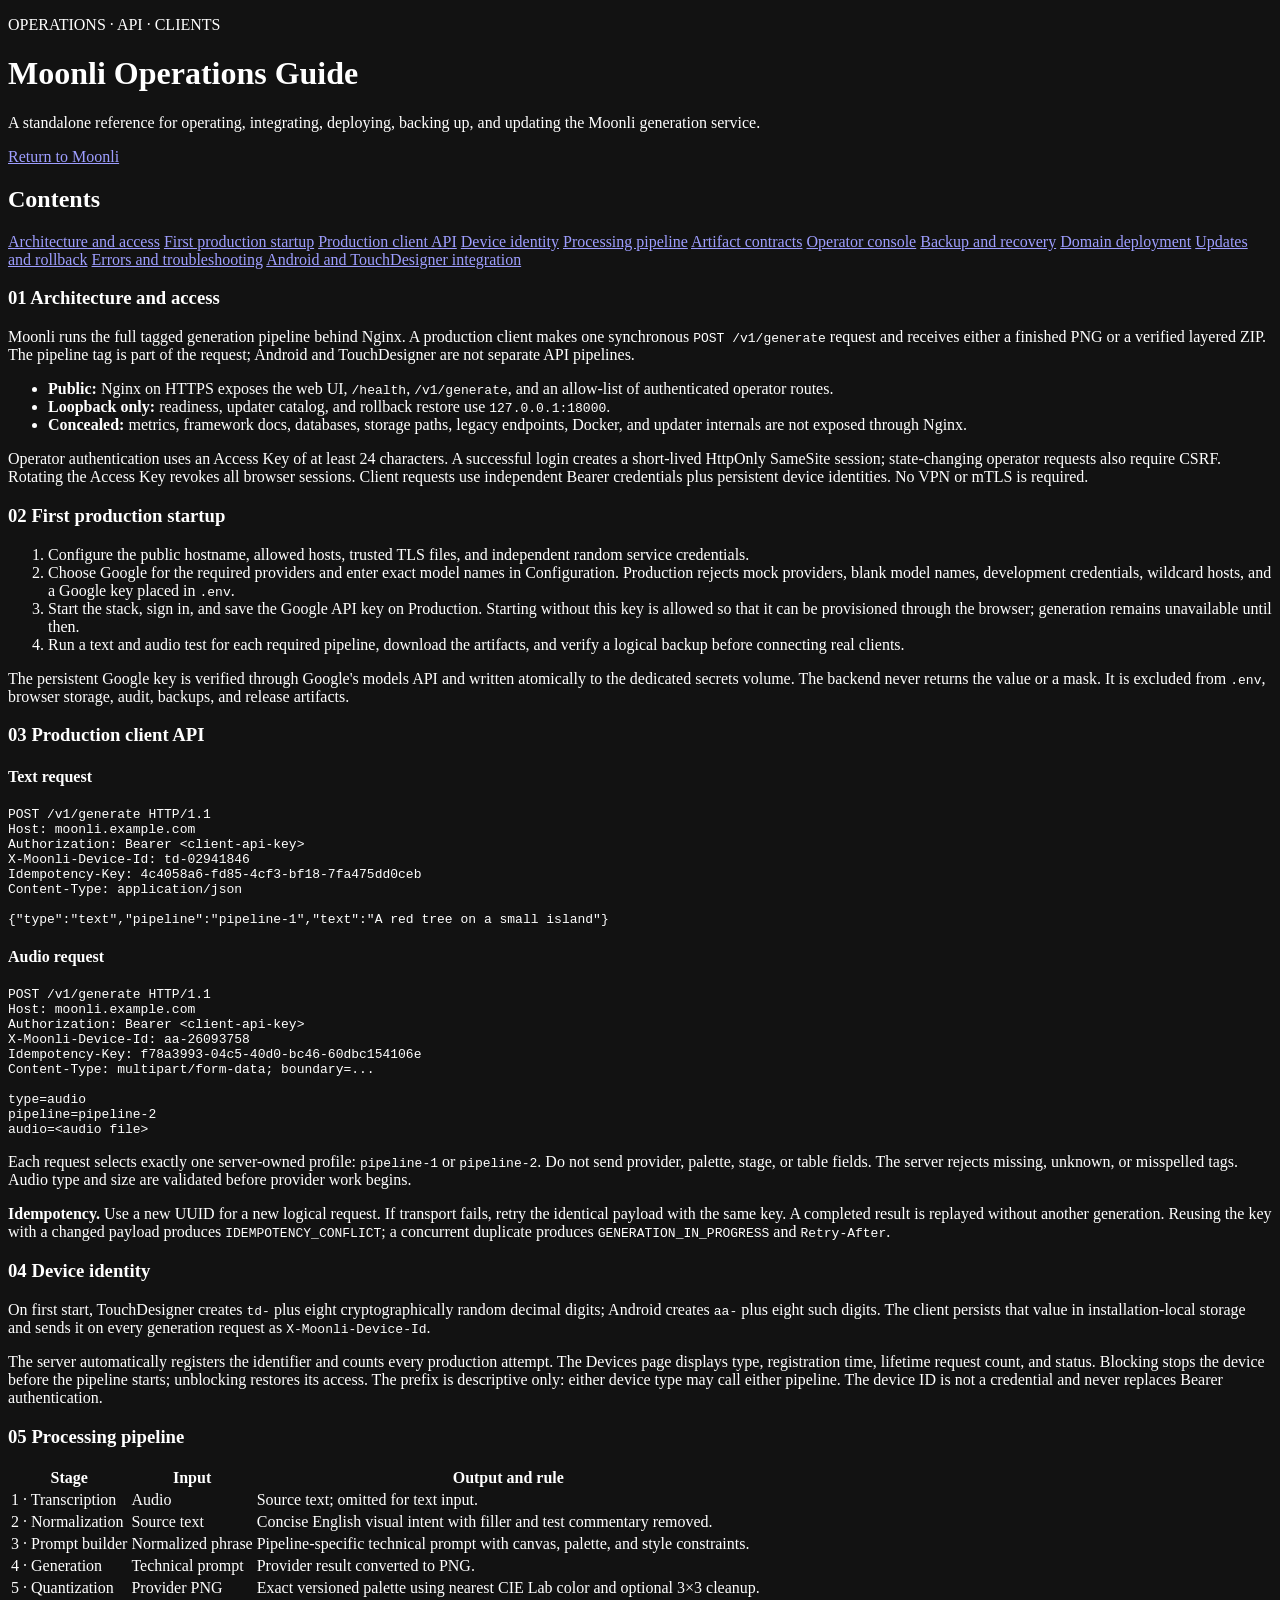
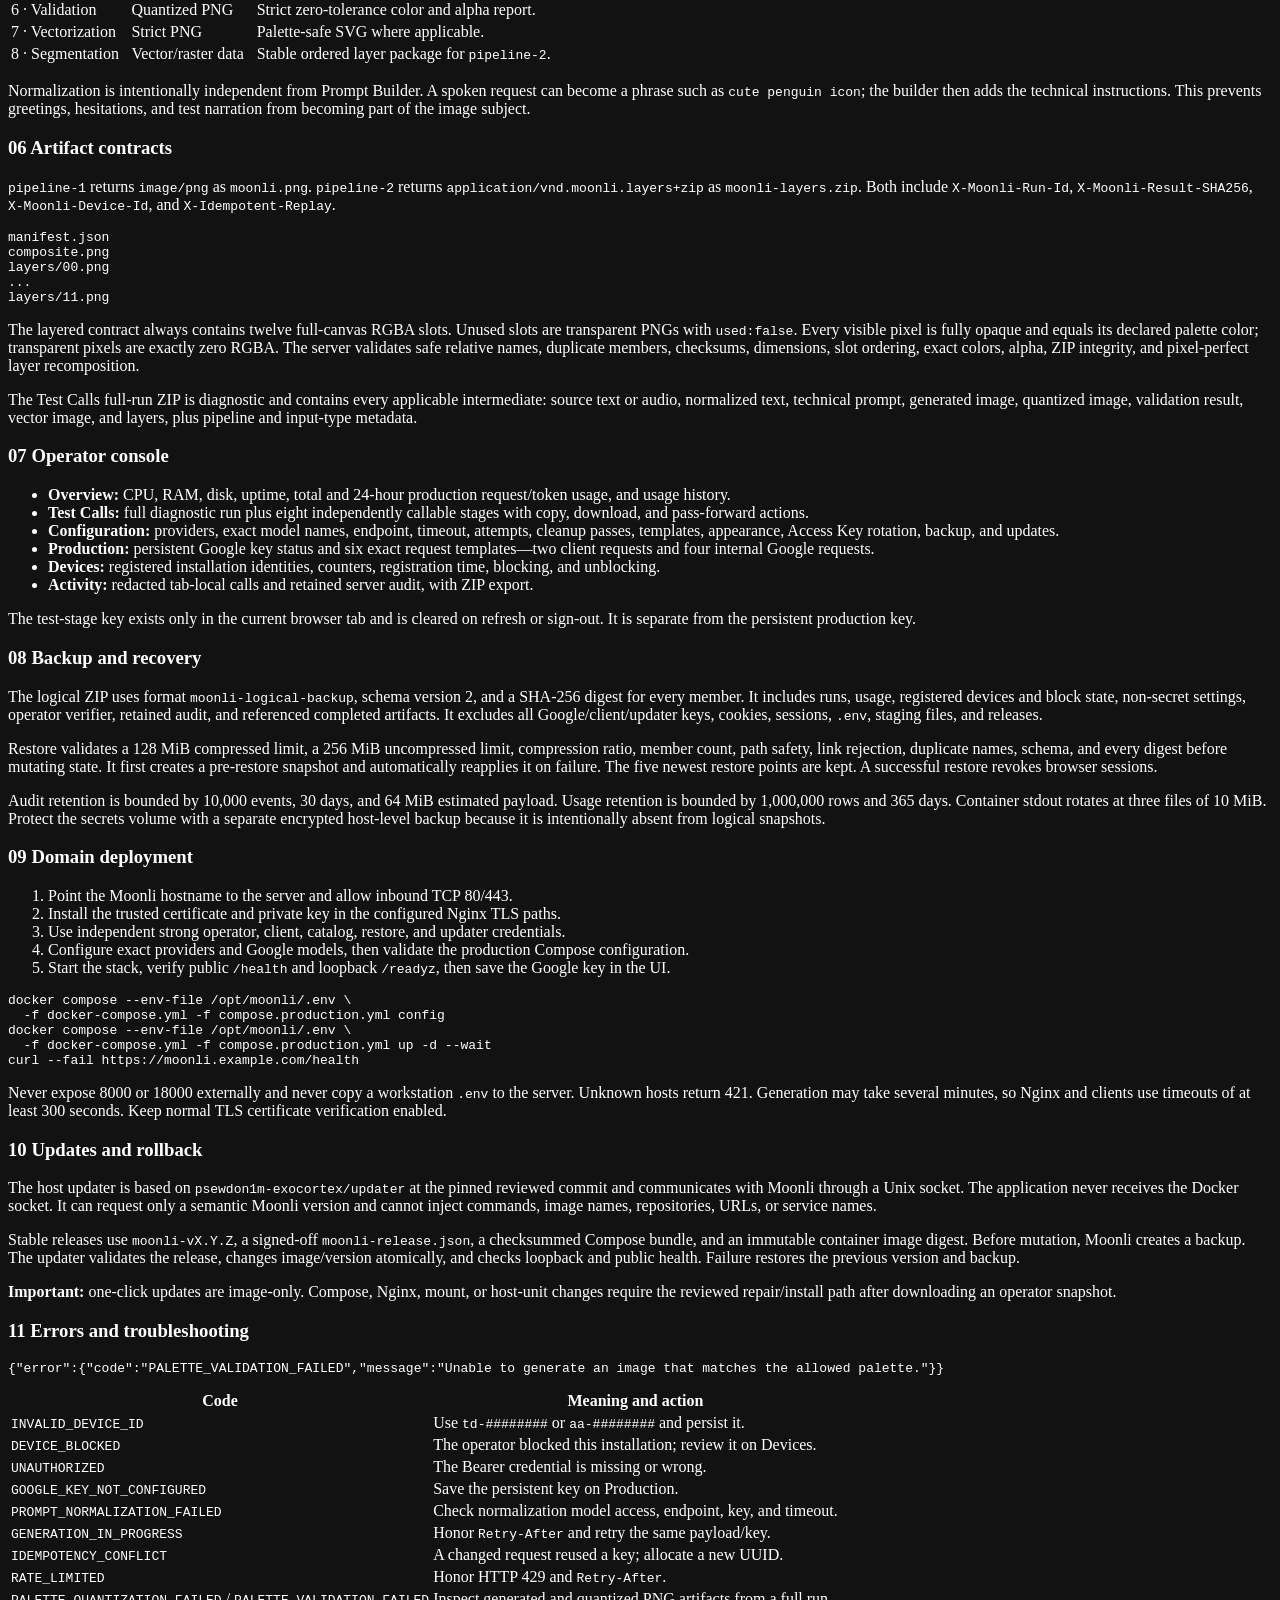
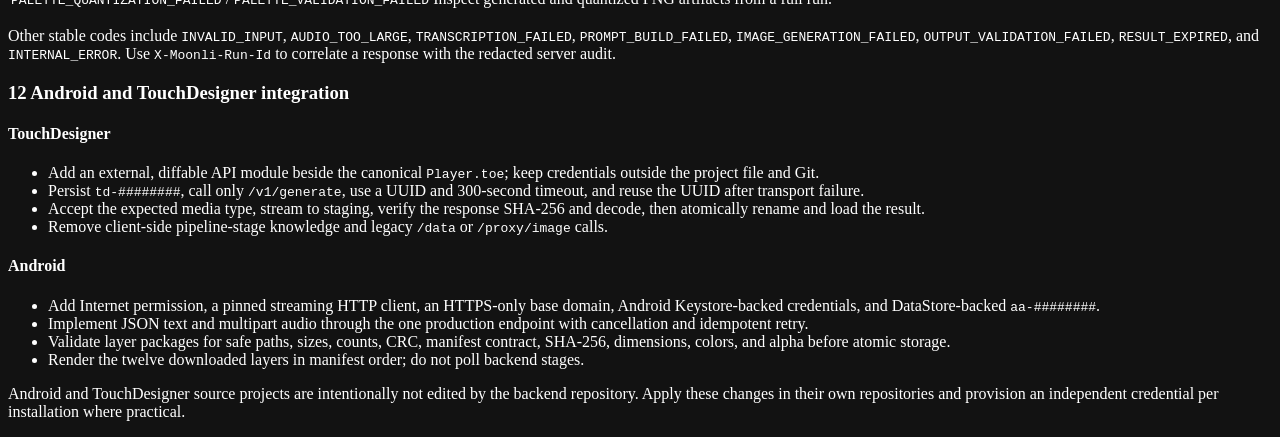
==== app/web/operations.html @ 3ed75ad5 "init commit" ====
<!doctype html>
<html lang="en">
<head>
  <meta charset="utf-8">
  <meta name="viewport" content="width=device-width, initial-scale=1">
  <meta name="color-scheme" content="dark">
  <title>Moonli · Operations Guide</title>
  <link rel="icon" type="image/png" href="/web/assets/halftone-moon-alpha.png?v=20260903-10">
  <link rel="stylesheet" href="/web/styles.css?v=20260904-13">
</head>
<body class="operations-page">
  <main class="operations-document">
    <header class="documentation-hero card">
      <p class="documentation-kicker">OPERATIONS · API · CLIENTS</p>
      <h1>Moonli Operations Guide</h1>
      <p>A standalone reference for operating, integrating, deploying, backing up, and updating the Moonli generation service.</p>
      <a class="download-link" href="/">Return to Moonli</a>
    </header>

    <section class="card documentation-section">
      <h2>Contents</h2>
      <div class="operations-toc">
        <a href="#architecture">Architecture and access</a>
        <a href="#startup">First production startup</a>
        <a href="#api">Production client API</a>
        <a href="#devices">Device identity</a>
        <a href="#pipeline">Processing pipeline</a>
        <a href="#artifacts">Artifact contracts</a>
        <a href="#console">Operator console</a>
        <a href="#backup">Backup and recovery</a>
        <a href="#deploy">Domain deployment</a>
        <a href="#updates">Updates and rollback</a>
        <a href="#errors">Errors and troubleshooting</a>
        <a href="#integration">Android and TouchDesigner integration</a>
      </div>
    </section>

    <section id="architecture" class="card documentation-section">
      <h3><span>01</span> Architecture and access</h3>
      <p>Moonli runs the full tagged generation pipeline behind Nginx. A production client makes one synchronous <code>POST /v1/generate</code> request and receives either a finished PNG or a verified layered ZIP. The pipeline tag is part of the request; Android and TouchDesigner are not separate API pipelines.</p>
      <ul>
        <li><strong>Public:</strong> Nginx on HTTPS exposes the web UI, <code>/health</code>, <code>/v1/generate</code>, and an allow-list of authenticated operator routes.</li>
        <li><strong>Loopback only:</strong> readiness, updater catalog, and rollback restore use <code>127.0.0.1:18000</code>.</li>
        <li><strong>Concealed:</strong> metrics, framework docs, databases, storage paths, legacy endpoints, Docker, and updater internals are not exposed through Nginx.</li>
      </ul>
      <p>Operator authentication uses an Access Key of at least 24 characters. A successful login creates a short-lived HttpOnly SameSite session; state-changing operator requests also require CSRF. Rotating the Access Key revokes all browser sessions. Client requests use independent Bearer credentials plus persistent device identities. No VPN or mTLS is required.</p>
    </section>

    <section id="startup" class="card documentation-section">
      <h3><span>02</span> First production startup</h3>
      <ol>
        <li>Configure the public hostname, allowed hosts, trusted TLS files, and independent random service credentials.</li>
        <li>Choose Google for the required providers and enter exact model names in Configuration. Production rejects mock providers, blank model names, development credentials, wildcard hosts, and a Google key placed in <code>.env</code>.</li>
        <li>Start the stack, sign in, and save the Google API key on Production. Starting without this key is allowed so that it can be provisioned through the browser; generation remains unavailable until then.</li>
        <li>Run a text and audio test for each required pipeline, download the artifacts, and verify a logical backup before connecting real clients.</li>
      </ol>
      <p>The persistent Google key is verified through Google's models API and written atomically to the dedicated secrets volume. The backend never returns the value or a mask. It is excluded from <code>.env</code>, browser storage, audit, backups, and release artifacts.</p>
    </section>

    <section id="api" class="card documentation-section">
      <h3><span>03</span> Production client API</h3>
      <h4>Text request</h4>
      <pre><code>POST /v1/generate HTTP/1.1
Host: moonli.example.com
Authorization: Bearer &lt;client-api-key&gt;
X-Moonli-Device-Id: td-02941846
Idempotency-Key: 4c4058a6-fd85-4cf3-bf18-7fa475dd0ceb
Content-Type: application/json

{"type":"text","pipeline":"pipeline-1","text":"A red tree on a small island"}</code></pre>
      <h4>Audio request</h4>
      <pre><code>POST /v1/generate HTTP/1.1
Host: moonli.example.com
Authorization: Bearer &lt;client-api-key&gt;
X-Moonli-Device-Id: aa-26093758
Idempotency-Key: f78a3993-04c5-40d0-bc46-60dbc154106e
Content-Type: multipart/form-data; boundary=...

type=audio
pipeline=pipeline-2
audio=&lt;audio file&gt;</code></pre>
      <p>Each request selects exactly one server-owned profile: <code>pipeline-1</code> or <code>pipeline-2</code>. Do not send provider, palette, stage, or table fields. The server rejects missing, unknown, or misspelled tags. Audio type and size are validated before provider work begins.</p>
      <div class="documentation-callout"><strong>Idempotency.</strong> Use a new UUID for a new logical request. If transport fails, retry the identical payload with the same key. A completed result is replayed without another generation. Reusing the key with a changed payload produces <code>IDEMPOTENCY_CONFLICT</code>; a concurrent duplicate produces <code>GENERATION_IN_PROGRESS</code> and <code>Retry-After</code>.</div>
    </section>

    <section id="devices" class="card documentation-section">
      <h3><span>04</span> Device identity</h3>
      <p>On first start, TouchDesigner creates <code>td-</code> plus eight cryptographically random decimal digits; Android creates <code>aa-</code> plus eight such digits. The client persists that value in installation-local storage and sends it on every generation request as <code>X-Moonli-Device-Id</code>.</p>
      <p>The server automatically registers the identifier and counts every production attempt. The Devices page displays type, registration time, lifetime request count, and status. Blocking stops the device before the pipeline starts; unblocking restores its access. The prefix is descriptive only: either device type may call either pipeline. The device ID is not a credential and never replaces Bearer authentication.</p>
    </section>

    <section id="pipeline" class="card documentation-section">
      <h3><span>05</span> Processing pipeline</h3>
      <table>
        <thead><tr><th>Stage</th><th>Input</th><th>Output and rule</th></tr></thead>
        <tbody>
          <tr><td>1 · Transcription</td><td>Audio</td><td>Source text; omitted for text input.</td></tr>
          <tr><td>2 · Normalization</td><td>Source text</td><td>Concise English visual intent with filler and test commentary removed.</td></tr>
          <tr><td>3 · Prompt builder</td><td>Normalized phrase</td><td>Pipeline-specific technical prompt with canvas, palette, and style constraints.</td></tr>
          <tr><td>4 · Generation</td><td>Technical prompt</td><td>Provider result converted to PNG.</td></tr>
          <tr><td>5 · Quantization</td><td>Provider PNG</td><td>Exact versioned palette using nearest CIE Lab color and optional 3×3 cleanup.</td></tr>
          <tr><td>6 · Validation</td><td>Quantized PNG</td><td>Strict zero-tolerance color and alpha report.</td></tr>
          <tr><td>7 · Vectorization</td><td>Strict PNG</td><td>Palette-safe SVG where applicable.</td></tr>
          <tr><td>8 · Segmentation</td><td>Vector/raster data</td><td>Stable ordered layer package for <code>pipeline-2</code>.</td></tr>
        </tbody>
      </table>
      <p>Normalization is intentionally independent from Prompt Builder. A spoken request can become a phrase such as <code>cute penguin icon</code>; the builder then adds the technical instructions. This prevents greetings, hesitations, and test narration from becoming part of the image subject.</p>
    </section>

    <section id="artifacts" class="card documentation-section">
      <h3><span>06</span> Artifact contracts</h3>
      <p><code>pipeline-1</code> returns <code>image/png</code> as <code>moonli.png</code>. <code>pipeline-2</code> returns <code>application/vnd.moonli.layers+zip</code> as <code>moonli-layers.zip</code>. Both include <code>X-Moonli-Run-Id</code>, <code>X-Moonli-Result-SHA256</code>, <code>X-Moonli-Device-Id</code>, and <code>X-Idempotent-Replay</code>.</p>
      <pre><code>manifest.json
composite.png
layers/00.png
...
layers/11.png</code></pre>
      <p>The layered contract always contains twelve full-canvas RGBA slots. Unused slots are transparent PNGs with <code>used:false</code>. Every visible pixel is fully opaque and equals its declared palette color; transparent pixels are exactly zero RGBA. The server validates safe relative names, duplicate members, checksums, dimensions, slot ordering, exact colors, alpha, ZIP integrity, and pixel-perfect layer recomposition.</p>
      <p>The Test Calls full-run ZIP is diagnostic and contains every applicable intermediate: source text or audio, normalized text, technical prompt, generated image, quantized image, validation result, vector image, and layers, plus pipeline and input-type metadata.</p>
    </section>

    <section id="console" class="card documentation-section">
      <h3><span>07</span> Operator console</h3>
      <ul>
        <li><strong>Overview:</strong> CPU, RAM, disk, uptime, total and 24-hour production request/token usage, and usage history.</li>
        <li><strong>Test Calls:</strong> full diagnostic run plus eight independently callable stages with copy, download, and pass-forward actions.</li>
        <li><strong>Configuration:</strong> providers, exact model names, endpoint, timeout, attempts, cleanup passes, templates, appearance, Access Key rotation, backup, and updates.</li>
        <li><strong>Production:</strong> persistent Google key status and six exact request templates—two client requests and four internal Google requests.</li>
        <li><strong>Devices:</strong> registered installation identities, counters, registration time, blocking, and unblocking.</li>
        <li><strong>Activity:</strong> redacted tab-local calls and retained server audit, with ZIP export.</li>
      </ul>
      <p>The test-stage key exists only in the current browser tab and is cleared on refresh or sign-out. It is separate from the persistent production key.</p>
    </section>

    <section id="backup" class="card documentation-section">
      <h3><span>08</span> Backup and recovery</h3>
      <p>The logical ZIP uses format <code>moonli-logical-backup</code>, schema version 2, and a SHA-256 digest for every member. It includes runs, usage, registered devices and block state, non-secret settings, operator verifier, retained audit, and referenced completed artifacts. It excludes all Google/client/updater keys, cookies, sessions, <code>.env</code>, staging files, and releases.</p>
      <p>Restore validates a 128 MiB compressed limit, a 256 MiB uncompressed limit, compression ratio, member count, path safety, link rejection, duplicate names, schema, and every digest before mutating state. It first creates a pre-restore snapshot and automatically reapplies it on failure. The five newest restore points are kept. A successful restore revokes browser sessions.</p>
      <p>Audit retention is bounded by 10,000 events, 30 days, and 64 MiB estimated payload. Usage retention is bounded by 1,000,000 rows and 365 days. Container stdout rotates at three files of 10 MiB. Protect the secrets volume with a separate encrypted host-level backup because it is intentionally absent from logical snapshots.</p>
    </section>

    <section id="deploy" class="card documentation-section">
      <h3><span>09</span> Domain deployment</h3>
      <ol>
        <li>Point the Moonli hostname to the server and allow inbound TCP 80/443.</li>
        <li>Install the trusted certificate and private key in the configured Nginx TLS paths.</li>
        <li>Use independent strong operator, client, catalog, restore, and updater credentials.</li>
        <li>Configure exact providers and Google models, then validate the production Compose configuration.</li>
        <li>Start the stack, verify public <code>/health</code> and loopback <code>/readyz</code>, then save the Google key in the UI.</li>
      </ol>
      <pre><code>docker compose --env-file /opt/moonli/.env \
  -f docker-compose.yml -f compose.production.yml config
docker compose --env-file /opt/moonli/.env \
  -f docker-compose.yml -f compose.production.yml up -d --wait
curl --fail https://moonli.example.com/health</code></pre>
      <p>Never expose 8000 or 18000 externally and never copy a workstation <code>.env</code> to the server. Unknown hosts return 421. Generation may take several minutes, so Nginx and clients use timeouts of at least 300 seconds. Keep normal TLS certificate verification enabled.</p>
    </section>

    <section id="updates" class="card documentation-section">
      <h3><span>10</span> Updates and rollback</h3>
      <p>The host updater is based on <code>psewdon1m-exocortex/updater</code> at the pinned reviewed commit and communicates with Moonli through a Unix socket. The application never receives the Docker socket. It can request only a semantic Moonli version and cannot inject commands, image names, repositories, URLs, or service names.</p>
      <p>Stable releases use <code>moonli-vX.Y.Z</code>, a signed-off <code>moonli-release.json</code>, a checksummed Compose bundle, and an immutable container image digest. Before mutation, Moonli creates a backup. The updater validates the release, changes image/version atomically, and checks loopback and public health. Failure restores the previous version and backup.</p>
      <div class="documentation-callout"><strong>Important:</strong> one-click updates are image-only. Compose, Nginx, mount, or host-unit changes require the reviewed repair/install path after downloading an operator snapshot.</div>
    </section>

    <section id="errors" class="card documentation-section">
      <h3><span>11</span> Errors and troubleshooting</h3>
      <pre><code>{"error":{"code":"PALETTE_VALIDATION_FAILED","message":"Unable to generate an image that matches the allowed palette."}}</code></pre>
      <table>
        <thead><tr><th>Code</th><th>Meaning and action</th></tr></thead>
        <tbody>
          <tr><td><code>INVALID_DEVICE_ID</code></td><td>Use <code>td-########</code> or <code>aa-########</code> and persist it.</td></tr>
          <tr><td><code>DEVICE_BLOCKED</code></td><td>The operator blocked this installation; review it on Devices.</td></tr>
          <tr><td><code>UNAUTHORIZED</code></td><td>The Bearer credential is missing or wrong.</td></tr>
          <tr><td><code>GOOGLE_KEY_NOT_CONFIGURED</code></td><td>Save the persistent key on Production.</td></tr>
          <tr><td><code>PROMPT_NORMALIZATION_FAILED</code></td><td>Check normalization model access, endpoint, key, and timeout.</td></tr>
          <tr><td><code>GENERATION_IN_PROGRESS</code></td><td>Honor <code>Retry-After</code> and retry the same payload/key.</td></tr>
          <tr><td><code>IDEMPOTENCY_CONFLICT</code></td><td>A changed request reused a key; allocate a new UUID.</td></tr>
          <tr><td><code>RATE_LIMITED</code></td><td>Honor HTTP 429 and <code>Retry-After</code>.</td></tr>
          <tr><td><code>PALETTE_QUANTIZATION_FAILED</code> / <code>PALETTE_VALIDATION_FAILED</code></td><td>Inspect generated and quantized PNG artifacts from a full run.</td></tr>
        </tbody>
      </table>
      <p>Other stable codes include <code>INVALID_INPUT</code>, <code>AUDIO_TOO_LARGE</code>, <code>TRANSCRIPTION_FAILED</code>, <code>PROMPT_BUILD_FAILED</code>, <code>IMAGE_GENERATION_FAILED</code>, <code>OUTPUT_VALIDATION_FAILED</code>, <code>RESULT_EXPIRED</code>, and <code>INTERNAL_ERROR</code>. Use <code>X-Moonli-Run-Id</code> to correlate a response with the redacted server audit.</p>
    </section>

    <section id="integration" class="card documentation-section">
      <h3><span>12</span> Android and TouchDesigner integration</h3>
      <h4>TouchDesigner</h4>
      <ul>
        <li>Add an external, diffable API module beside the canonical <code>Player.toe</code>; keep credentials outside the project file and Git.</li>
        <li>Persist <code>td-########</code>, call only <code>/v1/generate</code>, use a UUID and 300-second timeout, and reuse the UUID after transport failure.</li>
        <li>Accept the expected media type, stream to staging, verify the response SHA-256 and decode, then atomically rename and load the result.</li>
        <li>Remove client-side pipeline-stage knowledge and legacy <code>/data</code> or <code>/proxy/image</code> calls.</li>
      </ul>
      <h4>Android</h4>
      <ul>
        <li>Add Internet permission, a pinned streaming HTTP client, an HTTPS-only base domain, Android Keystore-backed credentials, and DataStore-backed <code>aa-########</code>.</li>
        <li>Implement JSON text and multipart audio through the one production endpoint with cancellation and idempotent retry.</li>
        <li>Validate layer packages for safe paths, sizes, counts, CRC, manifest contract, SHA-256, dimensions, colors, and alpha before atomic storage.</li>
        <li>Render the twelve downloaded layers in manifest order; do not poll backend stages.</li>
      </ul>
      <p>Android and TouchDesigner source projects are intentionally not edited by the backend repository. Apply these changes in their own repositories and provision an independent credential per installation where practical.</p>
    </section>
  </main>
</body>
</html>
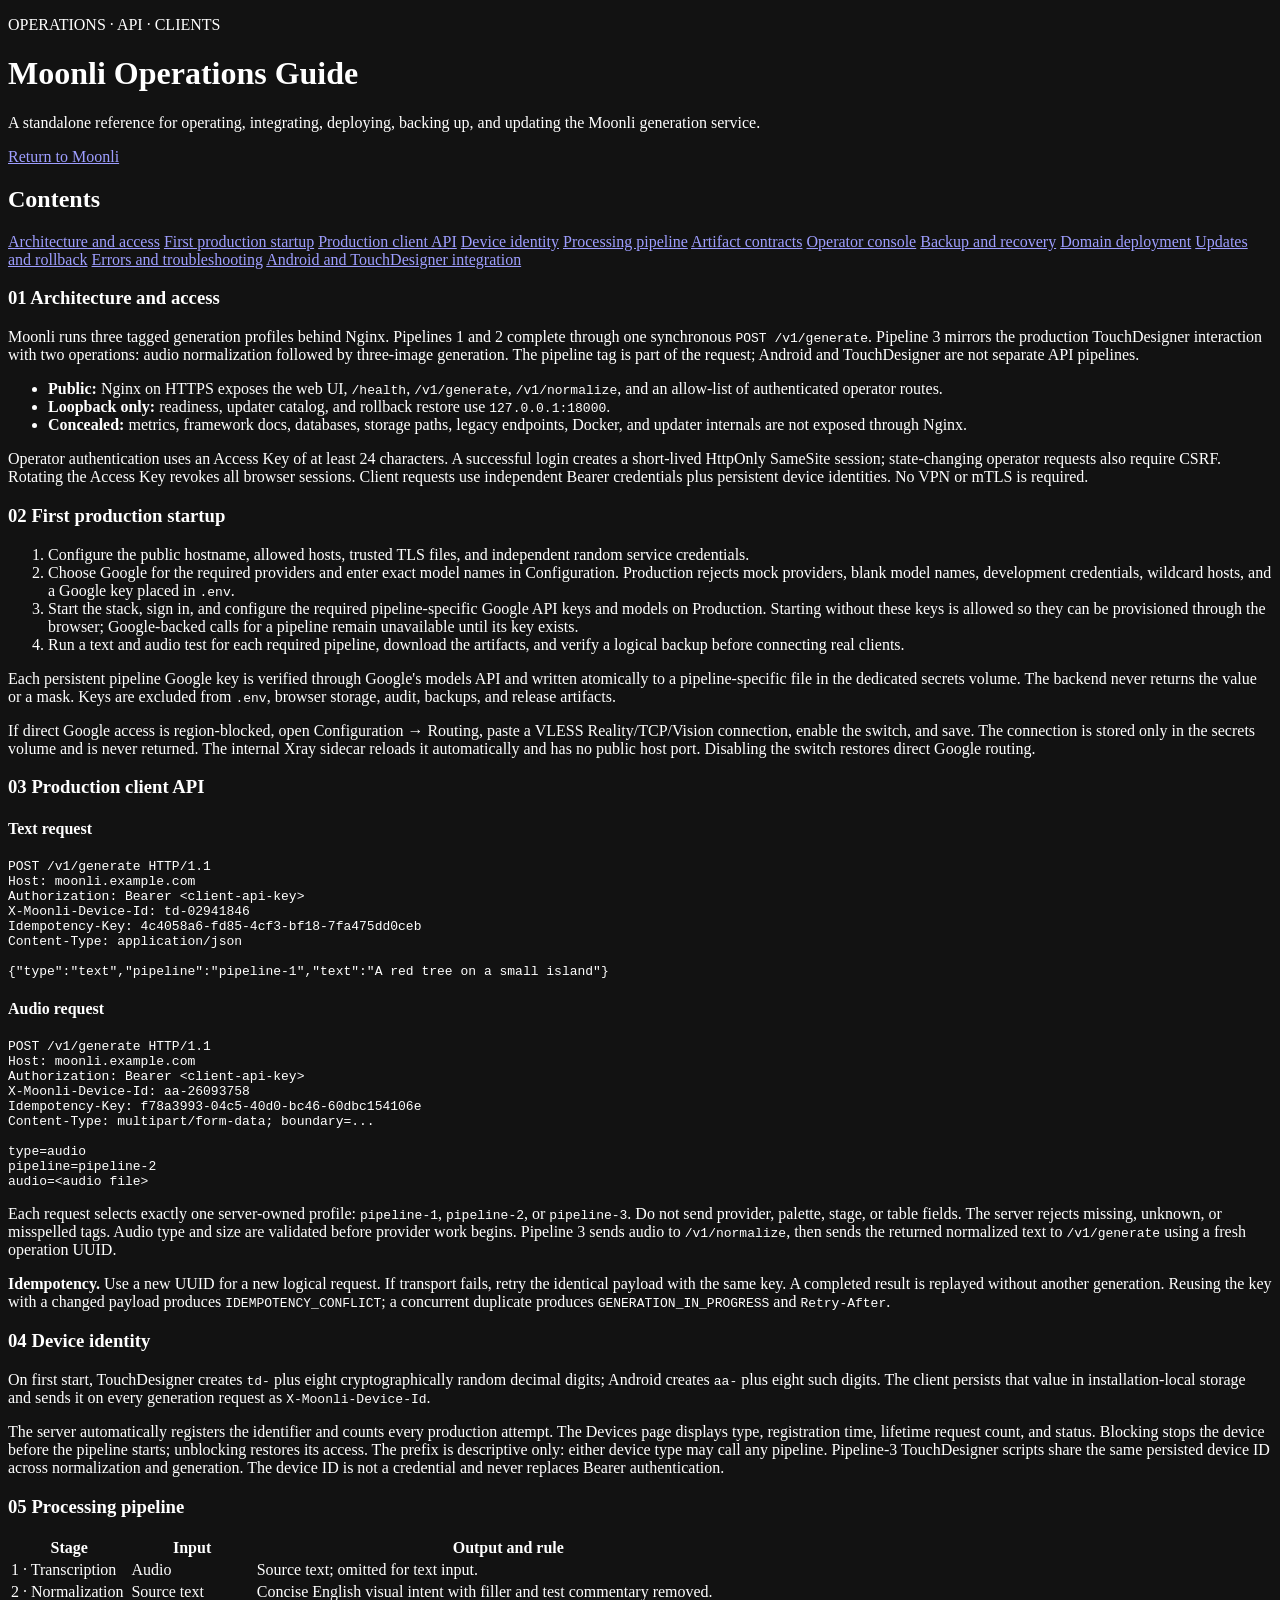
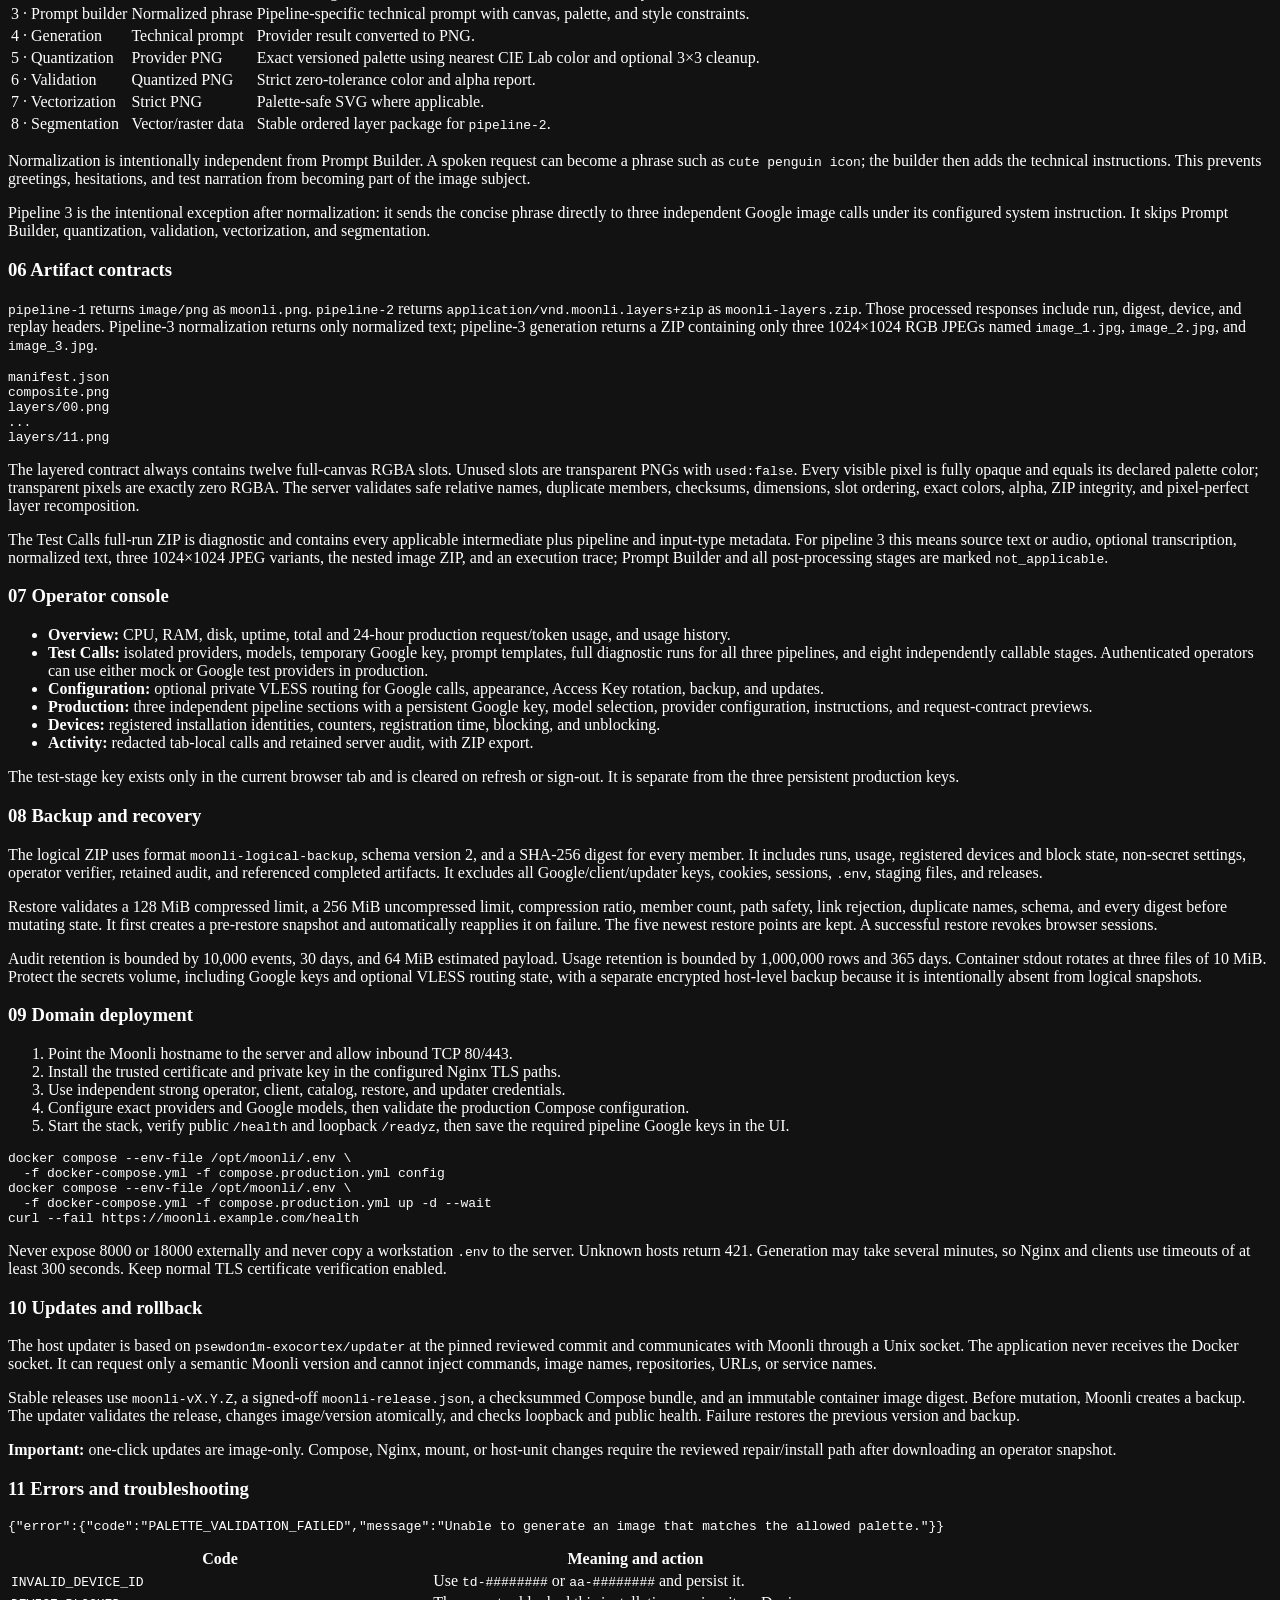
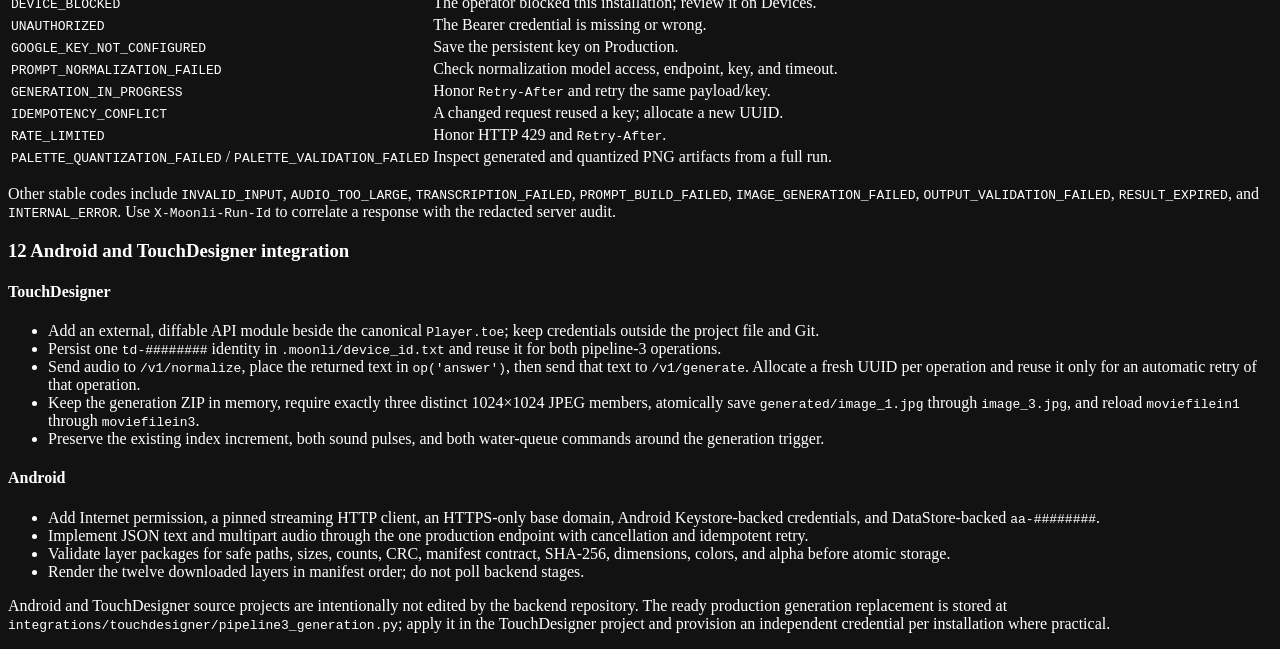
==== commit a0aa2766: "feat: add pipeline 3 and configurable Google routing" ====
--- a/app/web/operations.html
+++ b/app/web/operations.html
@@ -37,9 +37,9 @@
 
     <section id="architecture" class="card documentation-section">
       <h3><span>01</span> Architecture and access</h3>
-      <p>Moonli runs the full tagged generation pipeline behind Nginx. A production client makes one synchronous <code>POST /v1/generate</code> request and receives either a finished PNG or a verified layered ZIP. The pipeline tag is part of the request; Android and TouchDesigner are not separate API pipelines.</p>
-      <ul>
-        <li><strong>Public:</strong> Nginx on HTTPS exposes the web UI, <code>/health</code>, <code>/v1/generate</code>, and an allow-list of authenticated operator routes.</li>
+      <p>Moonli runs three tagged generation profiles behind Nginx. Pipelines 1 and 2 complete through one synchronous <code>POST /v1/generate</code>. Pipeline 3 mirrors the production TouchDesigner interaction with two operations: audio normalization followed by three-image generation. The pipeline tag is part of the request; Android and TouchDesigner are not separate API pipelines.</p>
+      <ul>
+        <li><strong>Public:</strong> Nginx on HTTPS exposes the web UI, <code>/health</code>, <code>/v1/generate</code>, <code>/v1/normalize</code>, and an allow-list of authenticated operator routes.</li>
         <li><strong>Loopback only:</strong> readiness, updater catalog, and rollback restore use <code>127.0.0.1:18000</code>.</li>
         <li><strong>Concealed:</strong> metrics, framework docs, databases, storage paths, legacy endpoints, Docker, and updater internals are not exposed through Nginx.</li>
       </ul>
@@ -51,10 +51,11 @@
       <ol>
         <li>Configure the public hostname, allowed hosts, trusted TLS files, and independent random service credentials.</li>
         <li>Choose Google for the required providers and enter exact model names in Configuration. Production rejects mock providers, blank model names, development credentials, wildcard hosts, and a Google key placed in <code>.env</code>.</li>
-        <li>Start the stack, sign in, and save the Google API key on Production. Starting without this key is allowed so that it can be provisioned through the browser; generation remains unavailable until then.</li>
+        <li>Start the stack, sign in, and configure the required pipeline-specific Google API keys and models on Production. Starting without these keys is allowed so they can be provisioned through the browser; Google-backed calls for a pipeline remain unavailable until its key exists.</li>
         <li>Run a text and audio test for each required pipeline, download the artifacts, and verify a logical backup before connecting real clients.</li>
       </ol>
-      <p>The persistent Google key is verified through Google's models API and written atomically to the dedicated secrets volume. The backend never returns the value or a mask. It is excluded from <code>.env</code>, browser storage, audit, backups, and release artifacts.</p>
+      <p>Each persistent pipeline Google key is verified through Google's models API and written atomically to a pipeline-specific file in the dedicated secrets volume. The backend never returns the value or a mask. Keys are excluded from <code>.env</code>, browser storage, audit, backups, and release artifacts.</p>
+      <p>If direct Google access is region-blocked, open Configuration → Routing, paste a VLESS Reality/TCP/Vision connection, enable the switch, and save. The connection is stored only in the secrets volume and is never returned. The internal Xray sidecar reloads it automatically and has no public host port. Disabling the switch restores direct Google routing.</p>
     </section>
 
     <section id="api" class="card documentation-section">
@@ -79,14 +80,14 @@
 type=audio
 pipeline=pipeline-2
 audio=&lt;audio file&gt;</code></pre>
-      <p>Each request selects exactly one server-owned profile: <code>pipeline-1</code> or <code>pipeline-2</code>. Do not send provider, palette, stage, or table fields. The server rejects missing, unknown, or misspelled tags. Audio type and size are validated before provider work begins.</p>
+      <p>Each request selects exactly one server-owned profile: <code>pipeline-1</code>, <code>pipeline-2</code>, or <code>pipeline-3</code>. Do not send provider, palette, stage, or table fields. The server rejects missing, unknown, or misspelled tags. Audio type and size are validated before provider work begins. Pipeline 3 sends audio to <code>/v1/normalize</code>, then sends the returned normalized text to <code>/v1/generate</code> using a fresh operation UUID.</p>
       <div class="documentation-callout"><strong>Idempotency.</strong> Use a new UUID for a new logical request. If transport fails, retry the identical payload with the same key. A completed result is replayed without another generation. Reusing the key with a changed payload produces <code>IDEMPOTENCY_CONFLICT</code>; a concurrent duplicate produces <code>GENERATION_IN_PROGRESS</code> and <code>Retry-After</code>.</div>
     </section>
 
     <section id="devices" class="card documentation-section">
       <h3><span>04</span> Device identity</h3>
       <p>On first start, TouchDesigner creates <code>td-</code> plus eight cryptographically random decimal digits; Android creates <code>aa-</code> plus eight such digits. The client persists that value in installation-local storage and sends it on every generation request as <code>X-Moonli-Device-Id</code>.</p>
-      <p>The server automatically registers the identifier and counts every production attempt. The Devices page displays type, registration time, lifetime request count, and status. Blocking stops the device before the pipeline starts; unblocking restores its access. The prefix is descriptive only: either device type may call either pipeline. The device ID is not a credential and never replaces Bearer authentication.</p>
+      <p>The server automatically registers the identifier and counts every production attempt. The Devices page displays type, registration time, lifetime request count, and status. Blocking stops the device before the pipeline starts; unblocking restores its access. The prefix is descriptive only: either device type may call any pipeline. Pipeline-3 TouchDesigner scripts share the same persisted device ID across normalization and generation. The device ID is not a credential and never replaces Bearer authentication.</p>
     </section>
 
     <section id="pipeline" class="card documentation-section">
@@ -105,38 +106,39 @@
         </tbody>
       </table>
       <p>Normalization is intentionally independent from Prompt Builder. A spoken request can become a phrase such as <code>cute penguin icon</code>; the builder then adds the technical instructions. This prevents greetings, hesitations, and test narration from becoming part of the image subject.</p>
+      <p>Pipeline 3 is the intentional exception after normalization: it sends the concise phrase directly to three independent Google image calls under its configured system instruction. It skips Prompt Builder, quantization, validation, vectorization, and segmentation.</p>
     </section>
 
     <section id="artifacts" class="card documentation-section">
       <h3><span>06</span> Artifact contracts</h3>
-      <p><code>pipeline-1</code> returns <code>image/png</code> as <code>moonli.png</code>. <code>pipeline-2</code> returns <code>application/vnd.moonli.layers+zip</code> as <code>moonli-layers.zip</code>. Both include <code>X-Moonli-Run-Id</code>, <code>X-Moonli-Result-SHA256</code>, <code>X-Moonli-Device-Id</code>, and <code>X-Idempotent-Replay</code>.</p>
+      <p><code>pipeline-1</code> returns <code>image/png</code> as <code>moonli.png</code>. <code>pipeline-2</code> returns <code>application/vnd.moonli.layers+zip</code> as <code>moonli-layers.zip</code>. Those processed responses include run, digest, device, and replay headers. Pipeline-3 normalization returns only normalized text; pipeline-3 generation returns a ZIP containing only three 1024×1024 RGB JPEGs named <code>image_1.jpg</code>, <code>image_2.jpg</code>, and <code>image_3.jpg</code>.</p>
       <pre><code>manifest.json
 composite.png
 layers/00.png
 ...
 layers/11.png</code></pre>
       <p>The layered contract always contains twelve full-canvas RGBA slots. Unused slots are transparent PNGs with <code>used:false</code>. Every visible pixel is fully opaque and equals its declared palette color; transparent pixels are exactly zero RGBA. The server validates safe relative names, duplicate members, checksums, dimensions, slot ordering, exact colors, alpha, ZIP integrity, and pixel-perfect layer recomposition.</p>
-      <p>The Test Calls full-run ZIP is diagnostic and contains every applicable intermediate: source text or audio, normalized text, technical prompt, generated image, quantized image, validation result, vector image, and layers, plus pipeline and input-type metadata.</p>
+      <p>The Test Calls full-run ZIP is diagnostic and contains every applicable intermediate plus pipeline and input-type metadata. For pipeline 3 this means source text or audio, optional transcription, normalized text, three 1024×1024 JPEG variants, the nested image ZIP, and an execution trace; Prompt Builder and all post-processing stages are marked <code>not_applicable</code>.</p>
     </section>
 
     <section id="console" class="card documentation-section">
       <h3><span>07</span> Operator console</h3>
       <ul>
         <li><strong>Overview:</strong> CPU, RAM, disk, uptime, total and 24-hour production request/token usage, and usage history.</li>
-        <li><strong>Test Calls:</strong> full diagnostic run plus eight independently callable stages with copy, download, and pass-forward actions.</li>
-        <li><strong>Configuration:</strong> providers, exact model names, endpoint, timeout, attempts, cleanup passes, templates, appearance, Access Key rotation, backup, and updates.</li>
-        <li><strong>Production:</strong> persistent Google key status and six exact request templates—two client requests and four internal Google requests.</li>
+        <li><strong>Test Calls:</strong> isolated providers, models, temporary Google key, prompt templates, full diagnostic runs for all three pipelines, and eight independently callable stages. Authenticated operators can use either mock or Google test providers in production.</li>
+        <li><strong>Configuration:</strong> optional private VLESS routing for Google calls, appearance, Access Key rotation, backup, and updates.</li>
+        <li><strong>Production:</strong> three independent pipeline sections with a persistent Google key, model selection, provider configuration, instructions, and request-contract previews.</li>
         <li><strong>Devices:</strong> registered installation identities, counters, registration time, blocking, and unblocking.</li>
         <li><strong>Activity:</strong> redacted tab-local calls and retained server audit, with ZIP export.</li>
       </ul>
-      <p>The test-stage key exists only in the current browser tab and is cleared on refresh or sign-out. It is separate from the persistent production key.</p>
+      <p>The test-stage key exists only in the current browser tab and is cleared on refresh or sign-out. It is separate from the three persistent production keys.</p>
     </section>
 
     <section id="backup" class="card documentation-section">
       <h3><span>08</span> Backup and recovery</h3>
       <p>The logical ZIP uses format <code>moonli-logical-backup</code>, schema version 2, and a SHA-256 digest for every member. It includes runs, usage, registered devices and block state, non-secret settings, operator verifier, retained audit, and referenced completed artifacts. It excludes all Google/client/updater keys, cookies, sessions, <code>.env</code>, staging files, and releases.</p>
       <p>Restore validates a 128 MiB compressed limit, a 256 MiB uncompressed limit, compression ratio, member count, path safety, link rejection, duplicate names, schema, and every digest before mutating state. It first creates a pre-restore snapshot and automatically reapplies it on failure. The five newest restore points are kept. A successful restore revokes browser sessions.</p>
-      <p>Audit retention is bounded by 10,000 events, 30 days, and 64 MiB estimated payload. Usage retention is bounded by 1,000,000 rows and 365 days. Container stdout rotates at three files of 10 MiB. Protect the secrets volume with a separate encrypted host-level backup because it is intentionally absent from logical snapshots.</p>
+      <p>Audit retention is bounded by 10,000 events, 30 days, and 64 MiB estimated payload. Usage retention is bounded by 1,000,000 rows and 365 days. Container stdout rotates at three files of 10 MiB. Protect the secrets volume, including Google keys and optional VLESS routing state, with a separate encrypted host-level backup because it is intentionally absent from logical snapshots.</p>
     </section>
 
     <section id="deploy" class="card documentation-section">
@@ -146,7 +148,7 @@
         <li>Install the trusted certificate and private key in the configured Nginx TLS paths.</li>
         <li>Use independent strong operator, client, catalog, restore, and updater credentials.</li>
         <li>Configure exact providers and Google models, then validate the production Compose configuration.</li>
-        <li>Start the stack, verify public <code>/health</code> and loopback <code>/readyz</code>, then save the Google key in the UI.</li>
+        <li>Start the stack, verify public <code>/health</code> and loopback <code>/readyz</code>, then save the required pipeline Google keys in the UI.</li>
       </ol>
       <pre><code>docker compose --env-file /opt/moonli/.env \
   -f docker-compose.yml -f compose.production.yml config
@@ -188,9 +190,10 @@
       <h4>TouchDesigner</h4>
       <ul>
         <li>Add an external, diffable API module beside the canonical <code>Player.toe</code>; keep credentials outside the project file and Git.</li>
-        <li>Persist <code>td-########</code>, call only <code>/v1/generate</code>, use a UUID and 300-second timeout, and reuse the UUID after transport failure.</li>
-        <li>Accept the expected media type, stream to staging, verify the response SHA-256 and decode, then atomically rename and load the result.</li>
-        <li>Remove client-side pipeline-stage knowledge and legacy <code>/data</code> or <code>/proxy/image</code> calls.</li>
+        <li>Persist one <code>td-########</code> identity in <code>.moonli/device_id.txt</code> and reuse it for both pipeline-3 operations.</li>
+        <li>Send audio to <code>/v1/normalize</code>, place the returned text in <code>op('answer')</code>, then send that text to <code>/v1/generate</code>. Allocate a fresh UUID per operation and reuse it only for an automatic retry of that operation.</li>
+        <li>Keep the generation ZIP in memory, require exactly three distinct 1024×1024 JPEG members, atomically save <code>generated/image_1.jpg</code> through <code>image_3.jpg</code>, and reload <code>moviefilein1</code> through <code>moviefilein3</code>.</li>
+        <li>Preserve the existing index increment, both sound pulses, and both water-queue commands around the generation trigger.</li>
       </ul>
       <h4>Android</h4>
       <ul>
@@ -199,7 +202,7 @@
         <li>Validate layer packages for safe paths, sizes, counts, CRC, manifest contract, SHA-256, dimensions, colors, and alpha before atomic storage.</li>
         <li>Render the twelve downloaded layers in manifest order; do not poll backend stages.</li>
       </ul>
-      <p>Android and TouchDesigner source projects are intentionally not edited by the backend repository. Apply these changes in their own repositories and provision an independent credential per installation where practical.</p>
+      <p>Android and TouchDesigner source projects are intentionally not edited by the backend repository. The ready production generation replacement is stored at <code>integrations/touchdesigner/pipeline3_generation.py</code>; apply it in the TouchDesigner project and provision an independent credential per installation where practical.</p>
     </section>
   </main>
 </body>
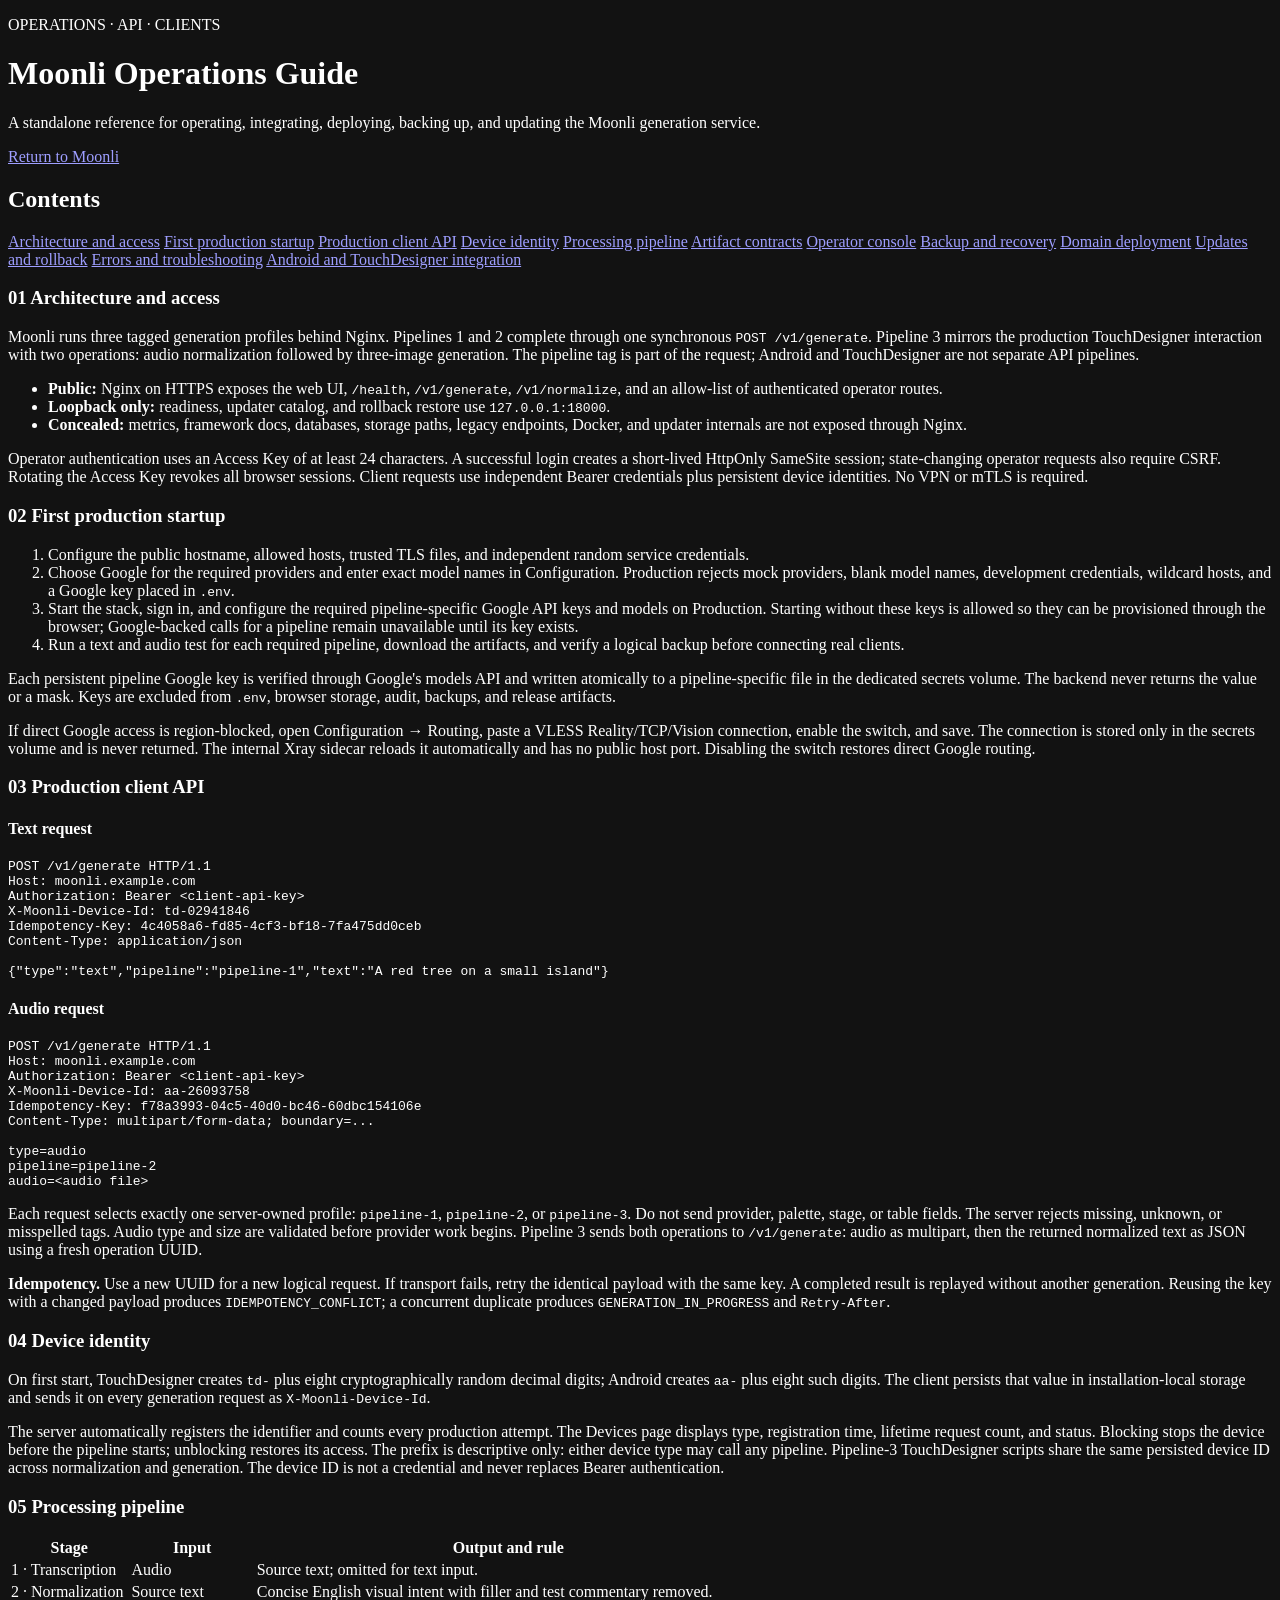
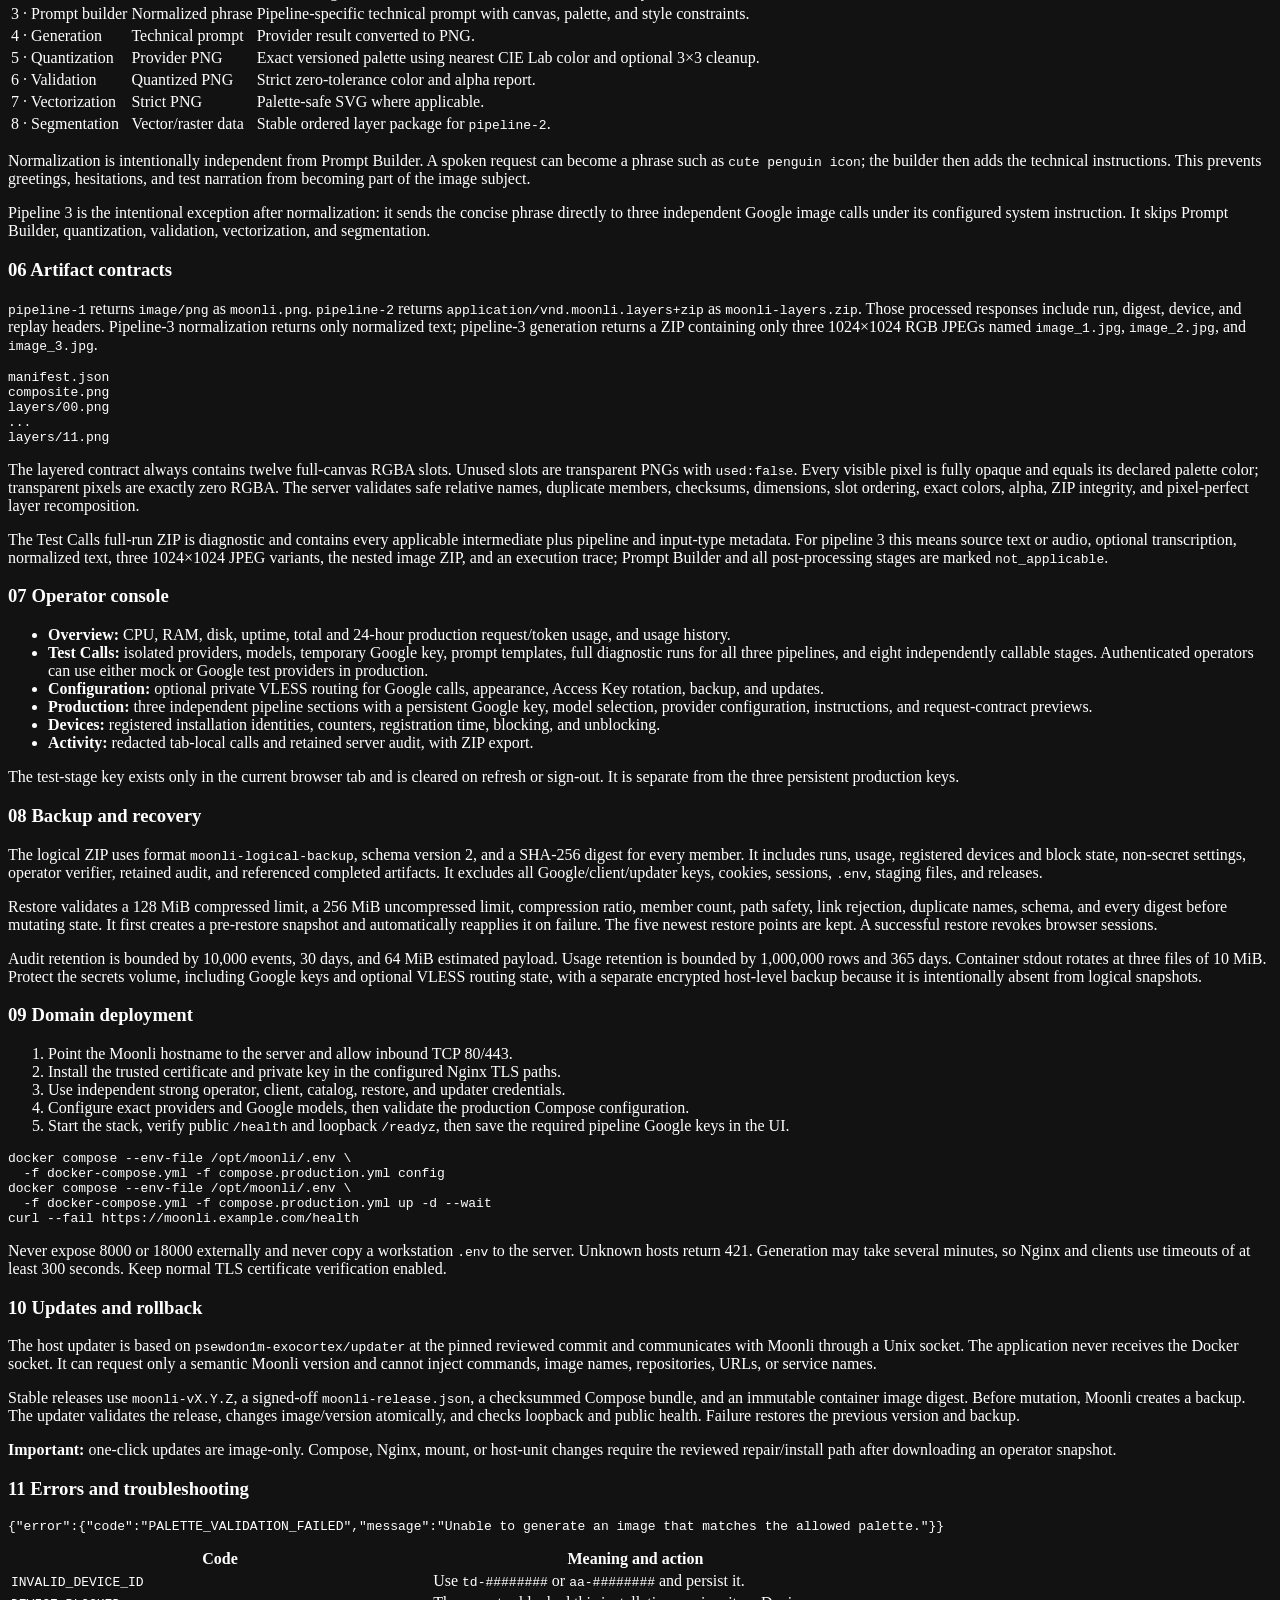
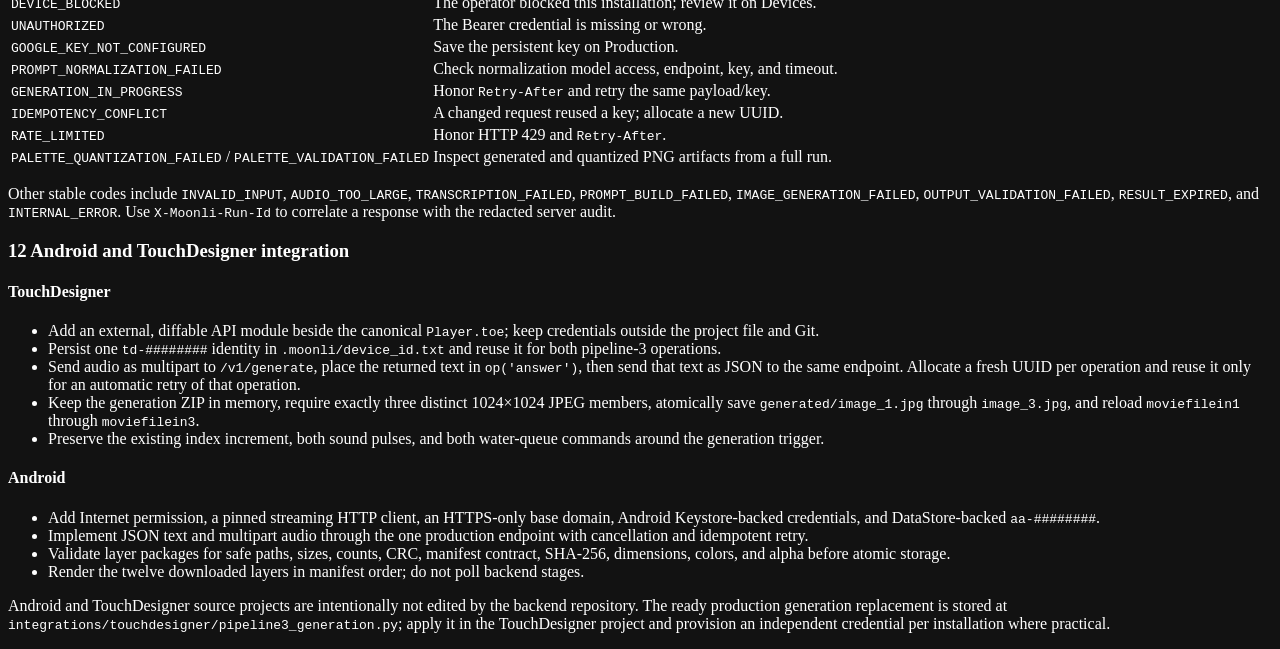
==== commit 4ba5c845: "fix: keep api updates compatible with legacy gateway" ====
--- a/app/web/operations.html
+++ b/app/web/operations.html
@@ -80,7 +80,7 @@
 type=audio
 pipeline=pipeline-2
 audio=&lt;audio file&gt;</code></pre>
-      <p>Each request selects exactly one server-owned profile: <code>pipeline-1</code>, <code>pipeline-2</code>, or <code>pipeline-3</code>. Do not send provider, palette, stage, or table fields. The server rejects missing, unknown, or misspelled tags. Audio type and size are validated before provider work begins. Pipeline 3 sends audio to <code>/v1/normalize</code>, then sends the returned normalized text to <code>/v1/generate</code> using a fresh operation UUID.</p>
+      <p>Each request selects exactly one server-owned profile: <code>pipeline-1</code>, <code>pipeline-2</code>, or <code>pipeline-3</code>. Do not send provider, palette, stage, or table fields. The server rejects missing, unknown, or misspelled tags. Audio type and size are validated before provider work begins. Pipeline 3 sends both operations to <code>/v1/generate</code>: audio as multipart, then the returned normalized text as JSON using a fresh operation UUID.</p>
       <div class="documentation-callout"><strong>Idempotency.</strong> Use a new UUID for a new logical request. If transport fails, retry the identical payload with the same key. A completed result is replayed without another generation. Reusing the key with a changed payload produces <code>IDEMPOTENCY_CONFLICT</code>; a concurrent duplicate produces <code>GENERATION_IN_PROGRESS</code> and <code>Retry-After</code>.</div>
     </section>
 
@@ -191,7 +191,7 @@
       <ul>
         <li>Add an external, diffable API module beside the canonical <code>Player.toe</code>; keep credentials outside the project file and Git.</li>
         <li>Persist one <code>td-########</code> identity in <code>.moonli/device_id.txt</code> and reuse it for both pipeline-3 operations.</li>
-        <li>Send audio to <code>/v1/normalize</code>, place the returned text in <code>op('answer')</code>, then send that text to <code>/v1/generate</code>. Allocate a fresh UUID per operation and reuse it only for an automatic retry of that operation.</li>
+        <li>Send audio as multipart to <code>/v1/generate</code>, place the returned text in <code>op('answer')</code>, then send that text as JSON to the same endpoint. Allocate a fresh UUID per operation and reuse it only for an automatic retry of that operation.</li>
         <li>Keep the generation ZIP in memory, require exactly three distinct 1024×1024 JPEG members, atomically save <code>generated/image_1.jpg</code> through <code>image_3.jpg</code>, and reload <code>moviefilein1</code> through <code>moviefilein3</code>.</li>
         <li>Preserve the existing index increment, both sound pulses, and both water-queue commands around the generation trigger.</li>
       </ul>
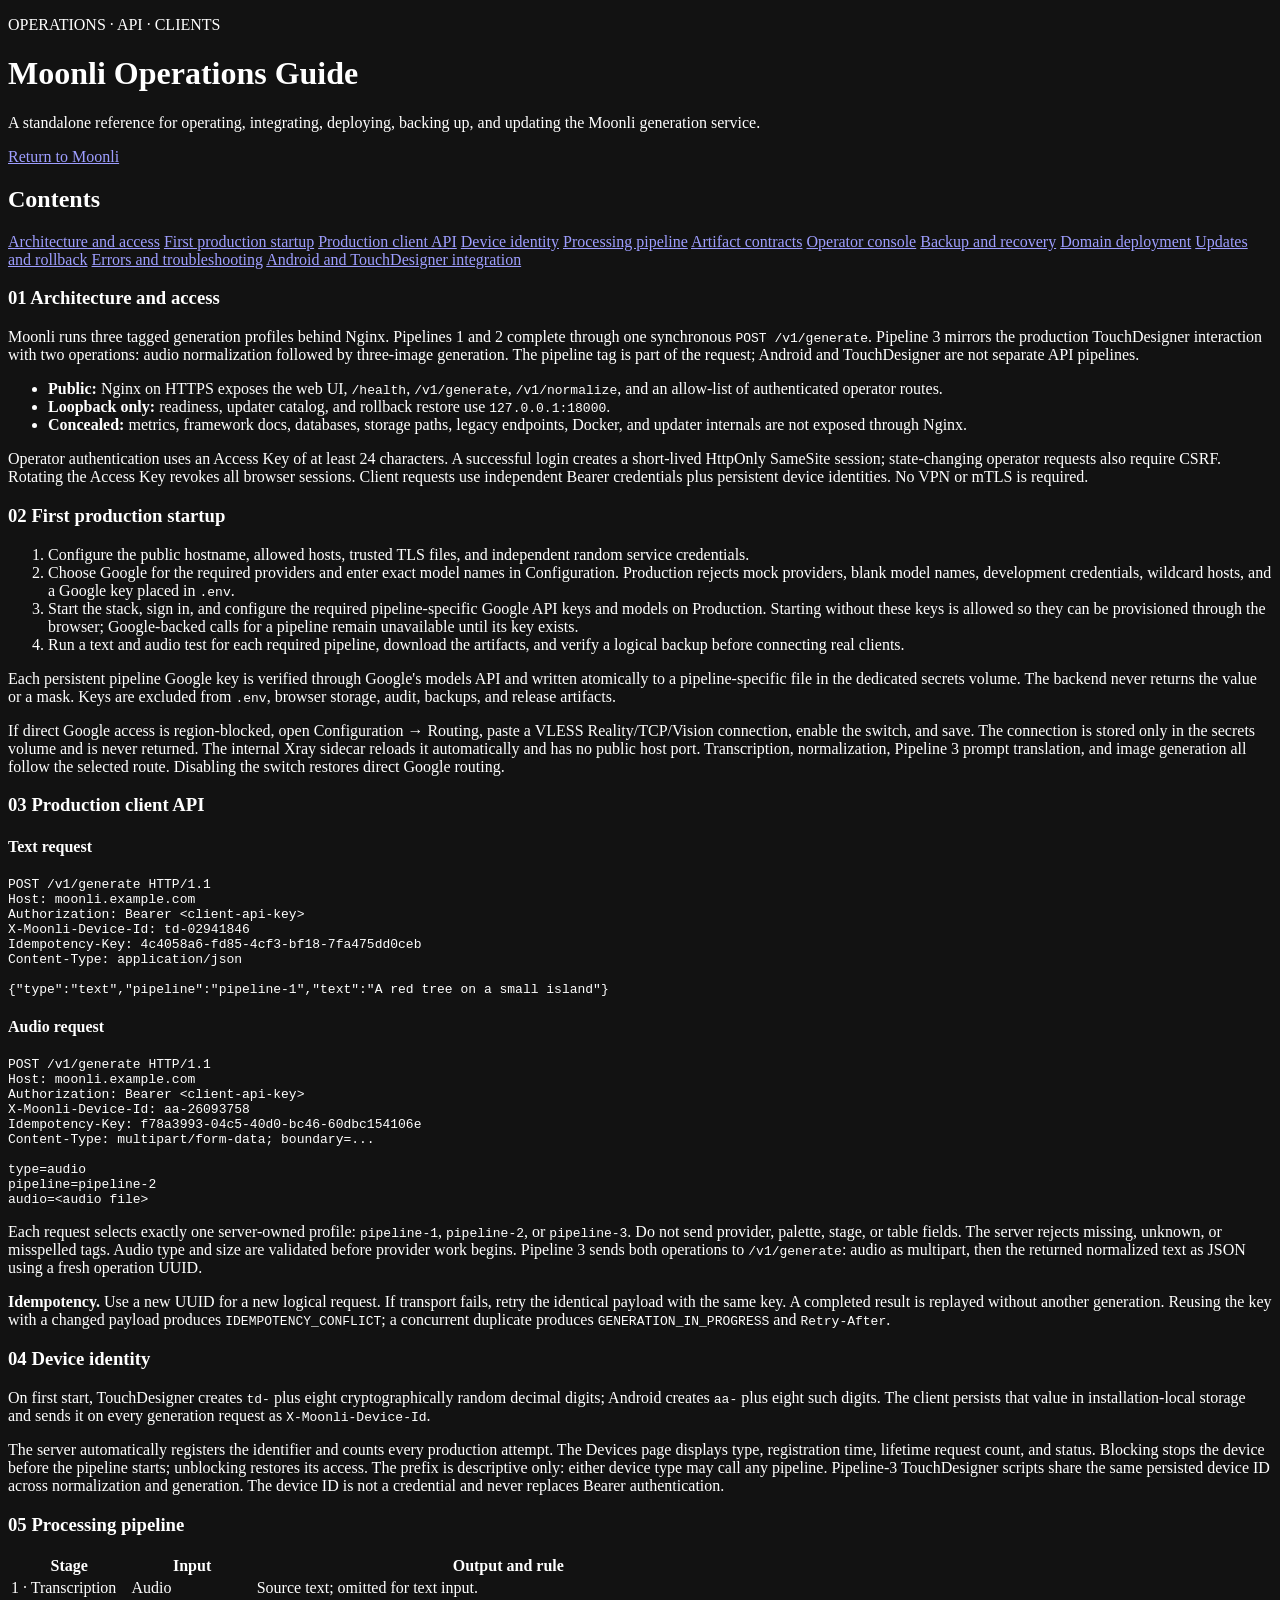
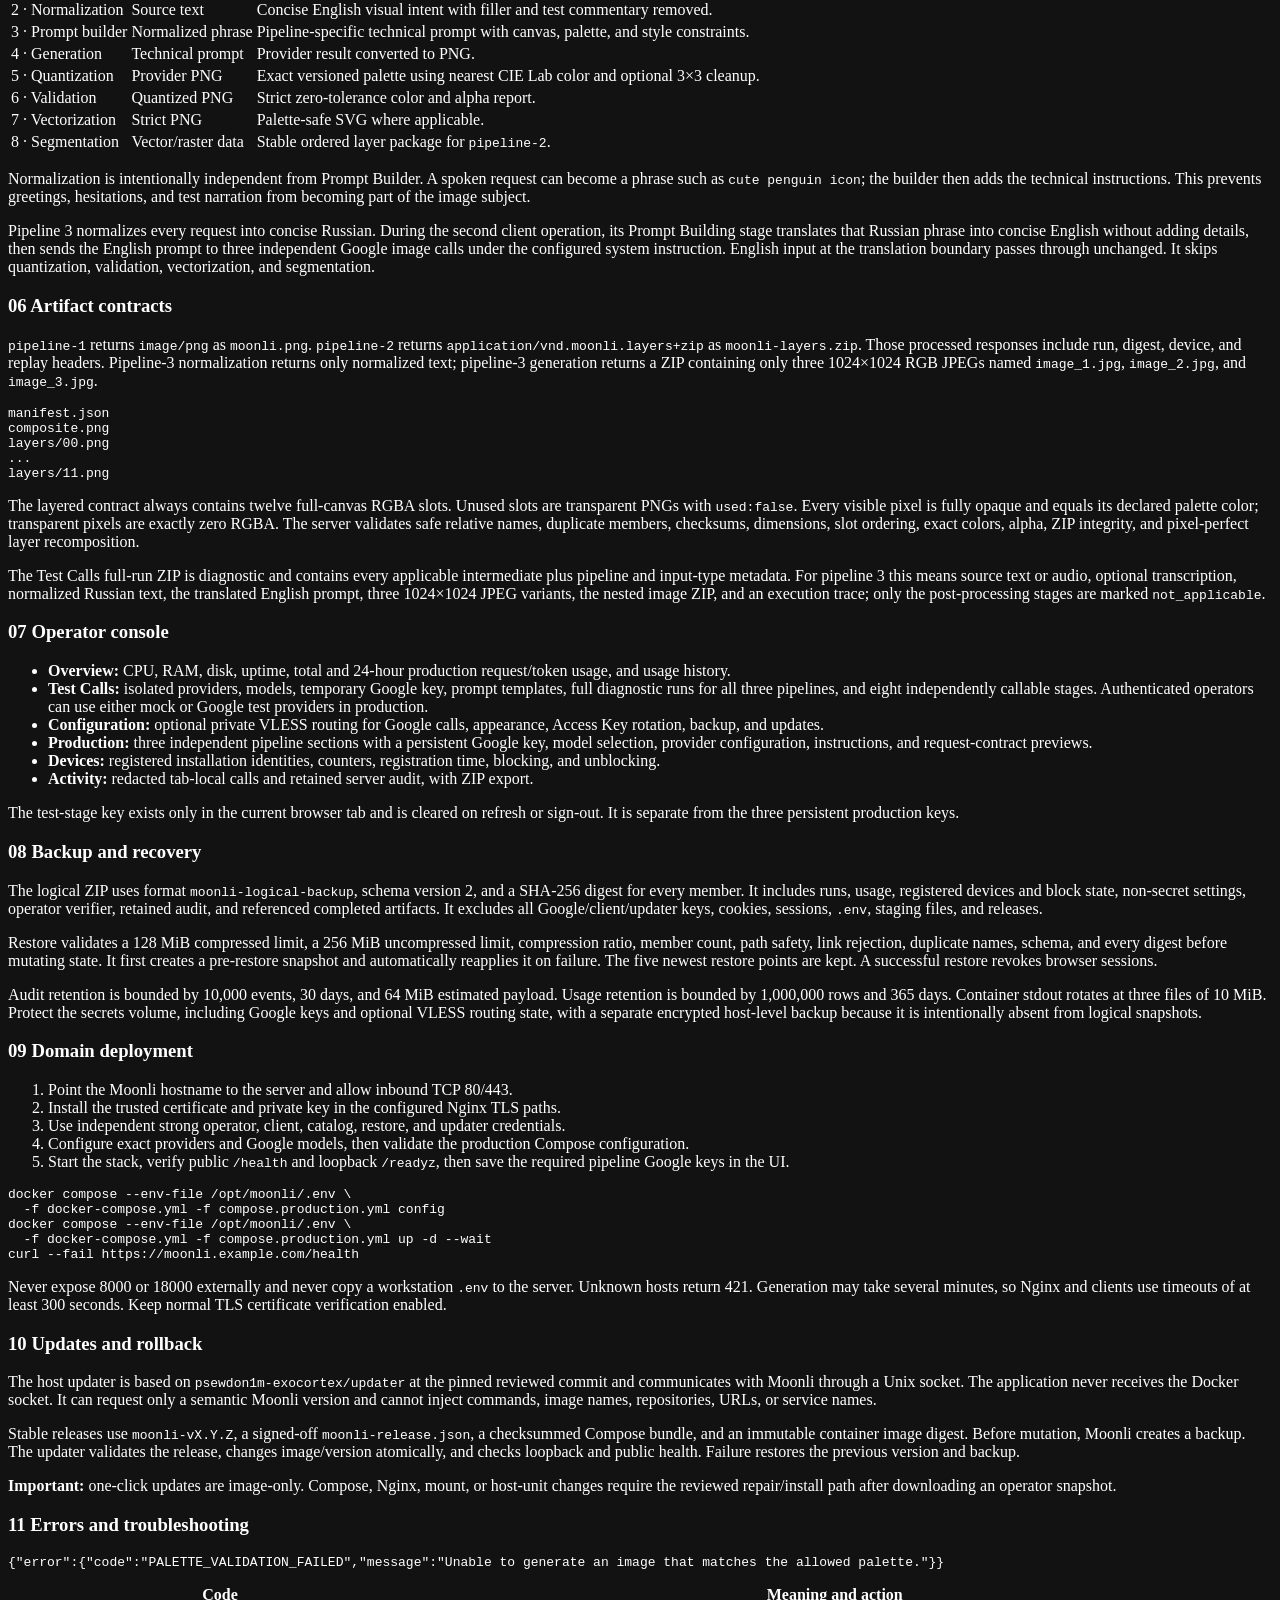
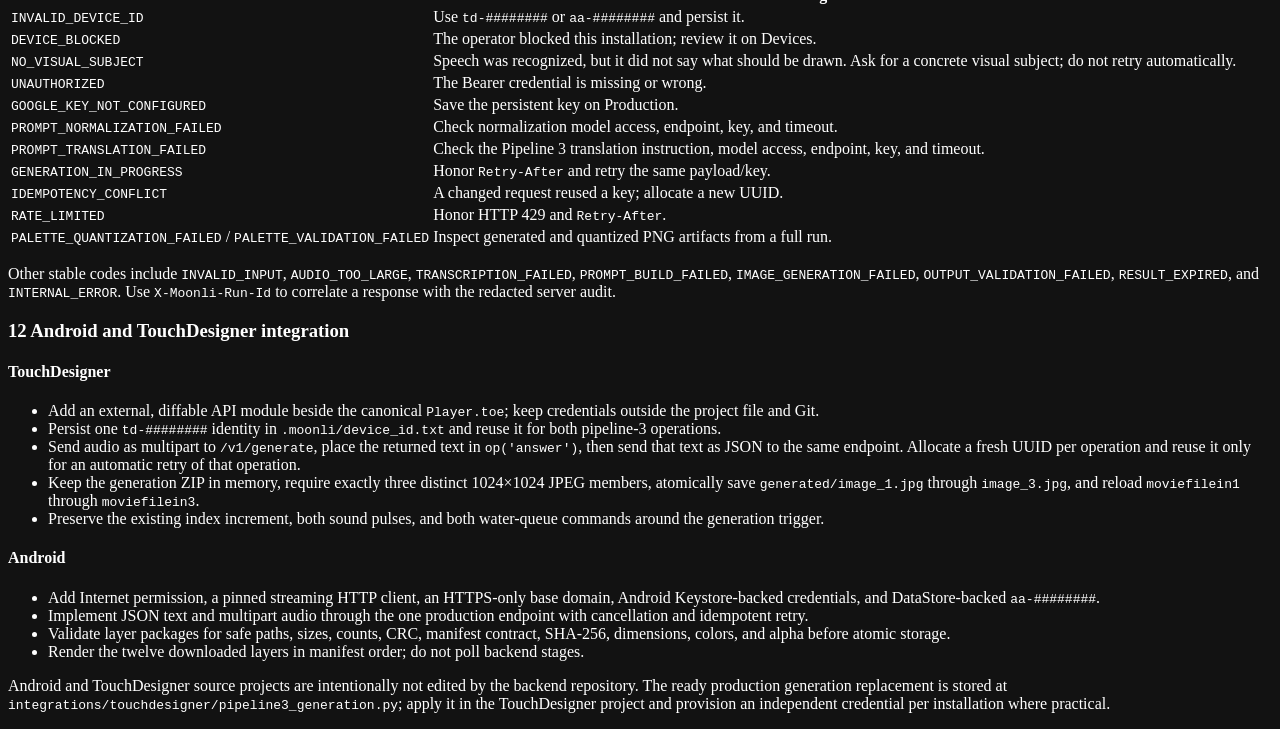
==== commit 1c847b36: "feat: add pipeline 3 prompt translation" ====
--- a/app/web/operations.html
+++ b/app/web/operations.html
@@ -55,7 +55,7 @@
         <li>Run a text and audio test for each required pipeline, download the artifacts, and verify a logical backup before connecting real clients.</li>
       </ol>
       <p>Each persistent pipeline Google key is verified through Google's models API and written atomically to a pipeline-specific file in the dedicated secrets volume. The backend never returns the value or a mask. Keys are excluded from <code>.env</code>, browser storage, audit, backups, and release artifacts.</p>
-      <p>If direct Google access is region-blocked, open Configuration → Routing, paste a VLESS Reality/TCP/Vision connection, enable the switch, and save. The connection is stored only in the secrets volume and is never returned. The internal Xray sidecar reloads it automatically and has no public host port. Disabling the switch restores direct Google routing.</p>
+      <p>If direct Google access is region-blocked, open Configuration → Routing, paste a VLESS Reality/TCP/Vision connection, enable the switch, and save. The connection is stored only in the secrets volume and is never returned. The internal Xray sidecar reloads it automatically and has no public host port. Transcription, normalization, Pipeline 3 prompt translation, and image generation all follow the selected route. Disabling the switch restores direct Google routing.</p>
     </section>
 
     <section id="api" class="card documentation-section">
@@ -106,7 +106,7 @@
         </tbody>
       </table>
       <p>Normalization is intentionally independent from Prompt Builder. A spoken request can become a phrase such as <code>cute penguin icon</code>; the builder then adds the technical instructions. This prevents greetings, hesitations, and test narration from becoming part of the image subject.</p>
-      <p>Pipeline 3 is the intentional exception after normalization: it sends the concise phrase directly to three independent Google image calls under its configured system instruction. It skips Prompt Builder, quantization, validation, vectorization, and segmentation.</p>
+      <p>Pipeline 3 normalizes every request into concise Russian. During the second client operation, its Prompt Building stage translates that Russian phrase into concise English without adding details, then sends the English prompt to three independent Google image calls under the configured system instruction. English input at the translation boundary passes through unchanged. It skips quantization, validation, vectorization, and segmentation.</p>
     </section>
 
     <section id="artifacts" class="card documentation-section">
@@ -118,7 +118,7 @@
 ...
 layers/11.png</code></pre>
       <p>The layered contract always contains twelve full-canvas RGBA slots. Unused slots are transparent PNGs with <code>used:false</code>. Every visible pixel is fully opaque and equals its declared palette color; transparent pixels are exactly zero RGBA. The server validates safe relative names, duplicate members, checksums, dimensions, slot ordering, exact colors, alpha, ZIP integrity, and pixel-perfect layer recomposition.</p>
-      <p>The Test Calls full-run ZIP is diagnostic and contains every applicable intermediate plus pipeline and input-type metadata. For pipeline 3 this means source text or audio, optional transcription, normalized text, three 1024×1024 JPEG variants, the nested image ZIP, and an execution trace; Prompt Builder and all post-processing stages are marked <code>not_applicable</code>.</p>
+      <p>The Test Calls full-run ZIP is diagnostic and contains every applicable intermediate plus pipeline and input-type metadata. For pipeline 3 this means source text or audio, optional transcription, normalized Russian text, the translated English prompt, three 1024×1024 JPEG variants, the nested image ZIP, and an execution trace; only the post-processing stages are marked <code>not_applicable</code>.</p>
     </section>
 
     <section id="console" class="card documentation-section">
@@ -173,9 +173,11 @@
         <tbody>
           <tr><td><code>INVALID_DEVICE_ID</code></td><td>Use <code>td-########</code> or <code>aa-########</code> and persist it.</td></tr>
           <tr><td><code>DEVICE_BLOCKED</code></td><td>The operator blocked this installation; review it on Devices.</td></tr>
+          <tr><td><code>NO_VISUAL_SUBJECT</code></td><td>Speech was recognized, but it did not say what should be drawn. Ask for a concrete visual subject; do not retry automatically.</td></tr>
           <tr><td><code>UNAUTHORIZED</code></td><td>The Bearer credential is missing or wrong.</td></tr>
           <tr><td><code>GOOGLE_KEY_NOT_CONFIGURED</code></td><td>Save the persistent key on Production.</td></tr>
           <tr><td><code>PROMPT_NORMALIZATION_FAILED</code></td><td>Check normalization model access, endpoint, key, and timeout.</td></tr>
+          <tr><td><code>PROMPT_TRANSLATION_FAILED</code></td><td>Check the Pipeline 3 translation instruction, model access, endpoint, key, and timeout.</td></tr>
           <tr><td><code>GENERATION_IN_PROGRESS</code></td><td>Honor <code>Retry-After</code> and retry the same payload/key.</td></tr>
           <tr><td><code>IDEMPOTENCY_CONFLICT</code></td><td>A changed request reused a key; allocate a new UUID.</td></tr>
           <tr><td><code>RATE_LIMITED</code></td><td>Honor HTTP 429 and <code>Retry-After</code>.</td></tr>
